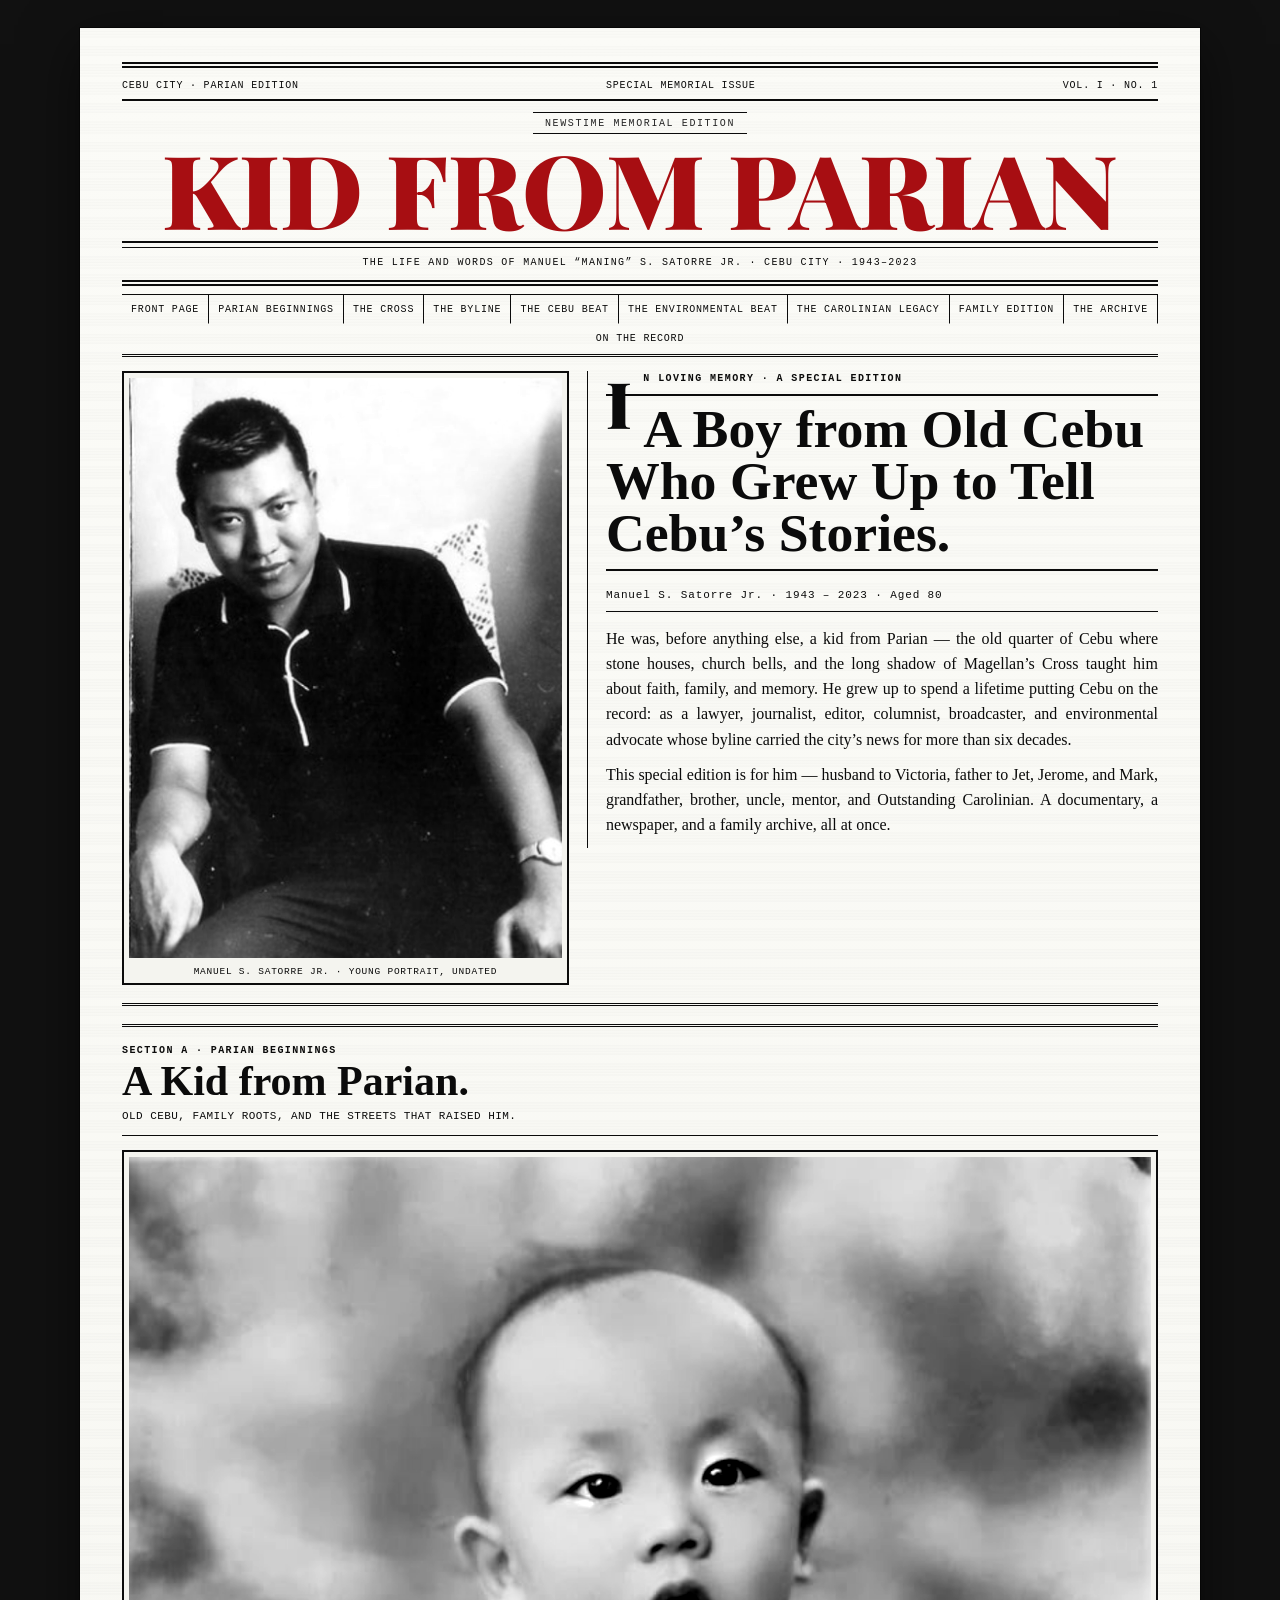
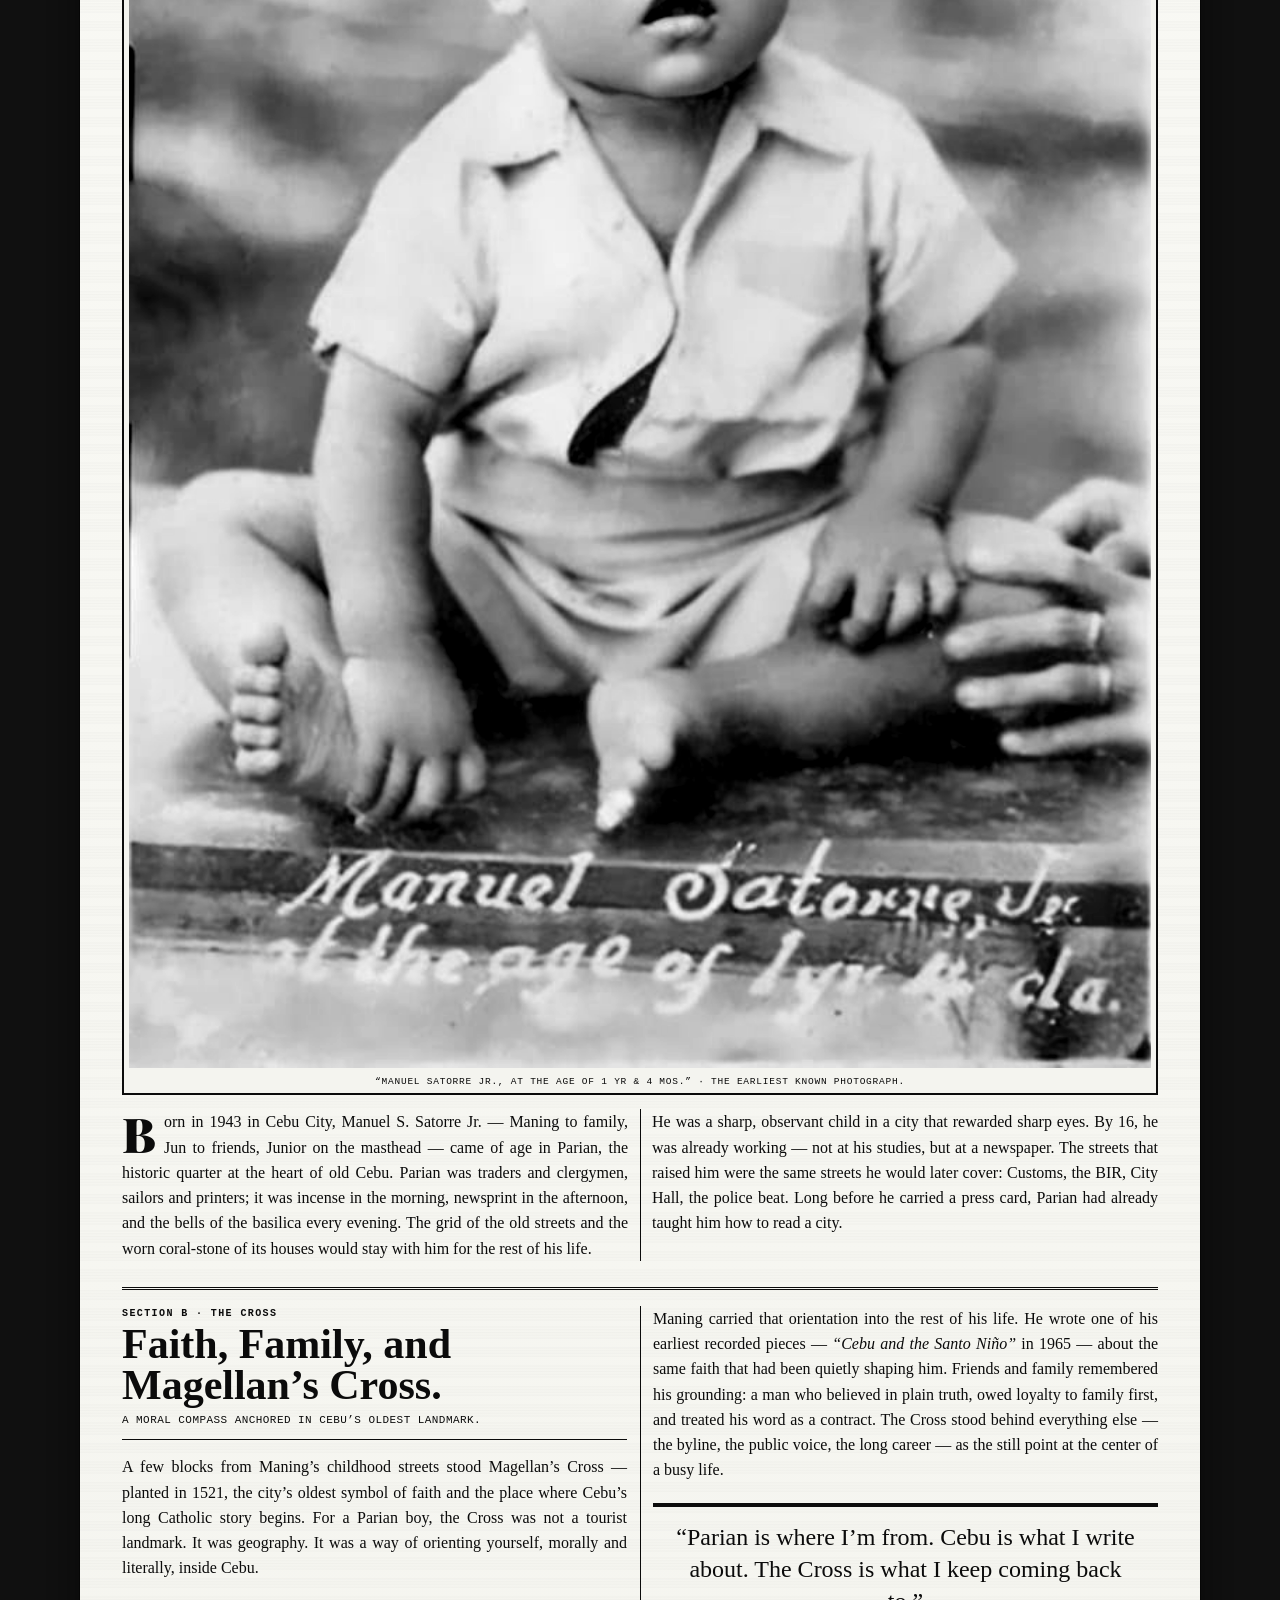
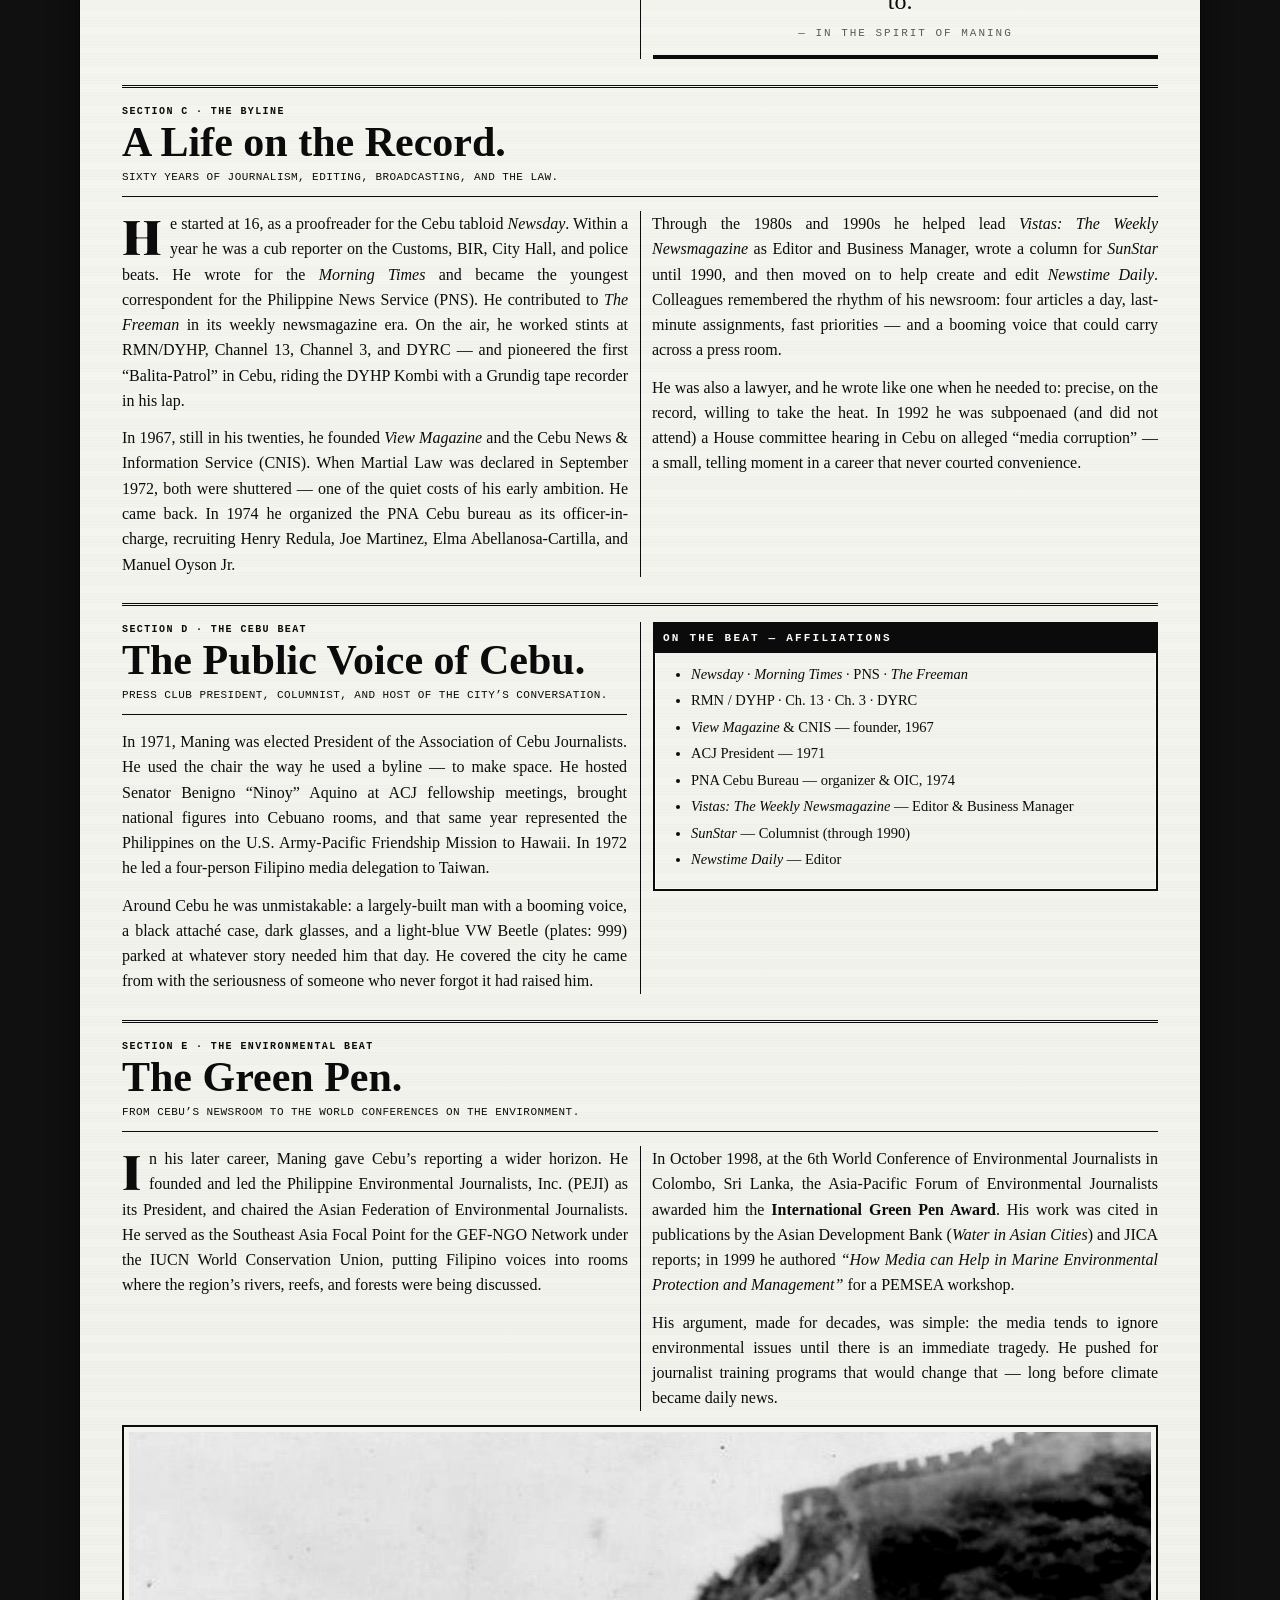
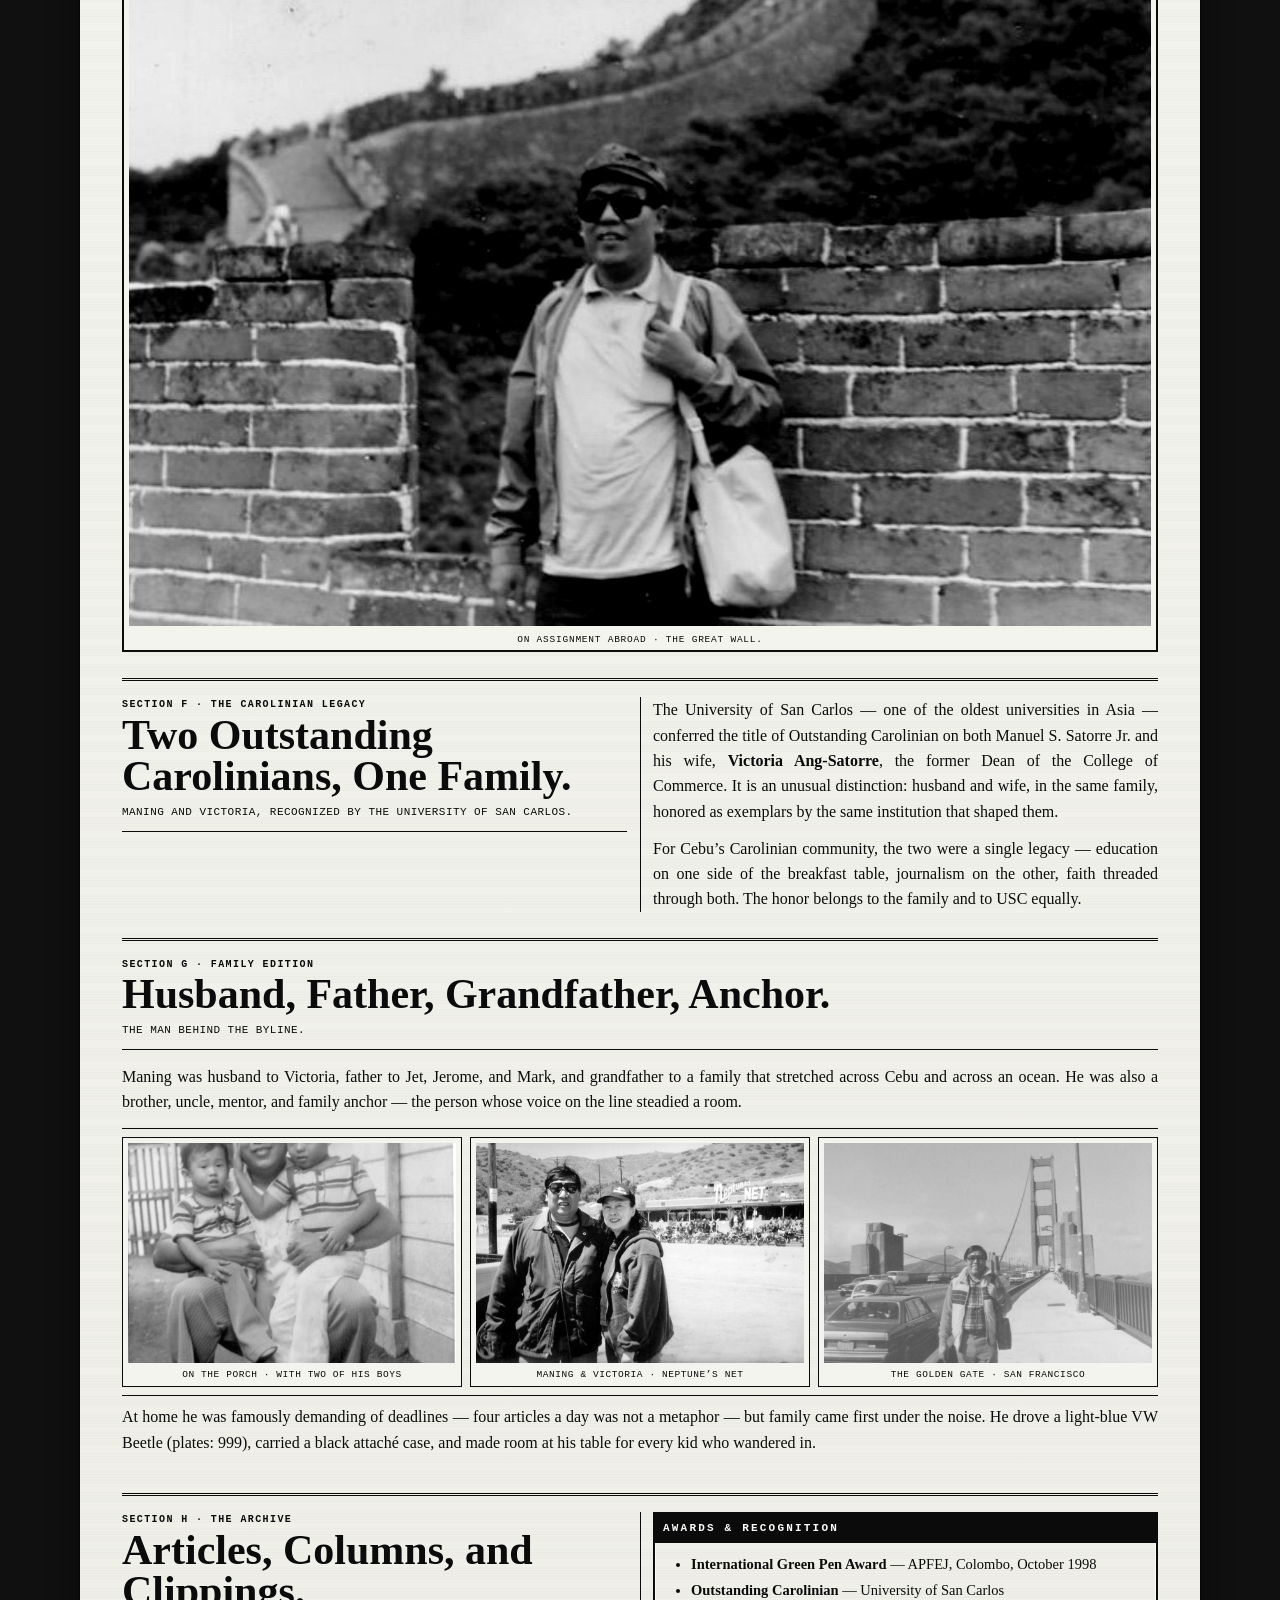
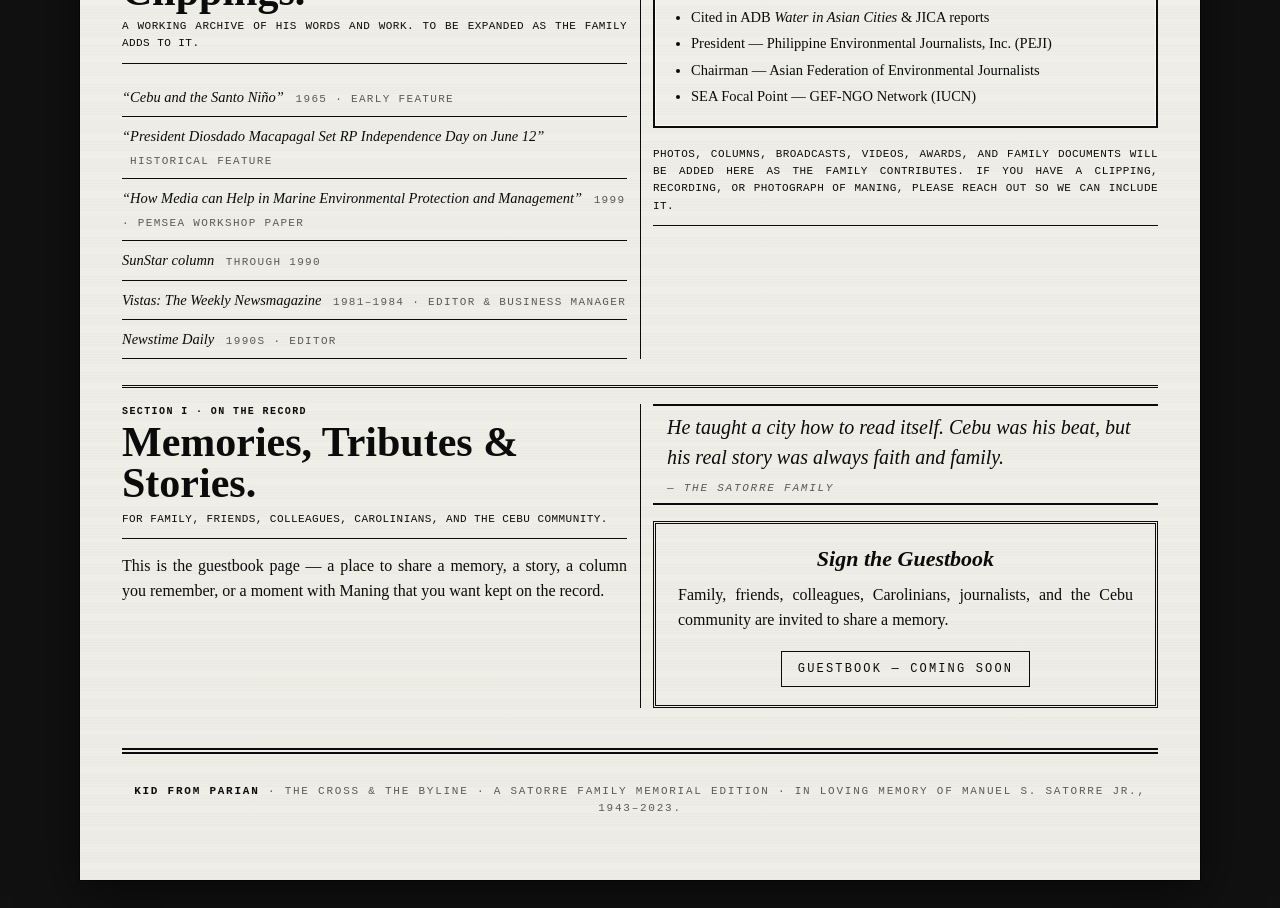
==== newstime-comparison.html @ 7048c0e6 "Publish Maning memorial comparison page" ====
<!doctype html>
<html lang="en">
<head>
  <meta charset="utf-8" />
  <meta name="viewport" content="width=device-width, initial-scale=1" />
  <title>Newstime Comparison — Kid from Parian</title>
  <meta name="description" content="Kid from Parian — a newspaper-style memorial for Manuel 'Maning' S. Satorre Jr. (1943–2023): Cebuano lawyer, journalist, editor, columnist, broadcaster, environmental advocate, husband, father, grandfather, and Outstanding Carolinian." />
  <meta property="og:title" content="Kid from Parian — Remembering Maning Satorre Jr." />
  <meta property="og:description" content="A newspaper-style memorial and living family archive for Manuel 'Maning' S. Satorre Jr." />
  <meta property="og:type" content="article" />
  <meta property="og:url" content="https://maning.satorre.us/" />
  <link rel="preconnect" href="https://fonts.googleapis.com">
  <link rel="preconnect" href="https://fonts.gstatic.com" crossorigin>
  <link href="https://fonts.googleapis.com/css2?family=Playfair+Display:ital,wght@0,400;0,700;0,900;1,400;1,700;1,900&family=Old+Standard+TT:ital,wght@0,400;0,700;1,400&family=Special+Elite&family=Caveat:wght@400;700&display=swap" rel="stylesheet">
  <link rel="stylesheet" href="newstime-comparison.css" />
</head>
<body>
  <main class="page" role="main">

    <!-- ============================================================
         MASTHEAD — newspaper nameplate
         ============================================================ -->
    <header class="masthead" aria-label="Memorial masthead">
      <div class="dateline-bar">
        <span>Cebu City &middot; Parian Edition</span>
        <span>Special Memorial Issue</span>
        <span>Vol. I &middot; No. 1</span>
      </div>
      <p class="subtitle">Newstime Memorial Edition</p>
      <h1 class="nameplate">Kid from Parian</h1>
      <div class="nameplate-rule" aria-hidden="true"></div>
      <p class="edition">The Life and Words of Manuel &ldquo;Maning&rdquo; S. Satorre Jr.  &middot;  Cebu City  &middot;  1943&ndash;2023</p>
    </header>

    <!-- ============================================================
         SECTION INDEX
         ============================================================ -->
    <nav class="section-index" aria-label="Section index">
      <a href="#front-page">Front Page</a>
      <a href="#parian">Parian Beginnings</a>
      <a href="#the-cross">The Cross</a>
      <a href="#the-byline">The Byline</a>
      <a href="#cebu-beat">The Cebu Beat</a>
      <a href="#environmental-beat">The Environmental Beat</a>
      <a href="#carolinian">The Carolinian Legacy</a>
      <a href="#family-edition">Family Edition</a>
      <a href="#archive">The Archive</a>
      <a href="#on-the-record">On the Record</a>
    </nav>

    <!-- ============================================================
         FRONT PAGE
         ============================================================ -->
    <section id="front-page" class="front-page" aria-labelledby="frontpage-headline">
      <figure class="hero-photo">
        <img src="assets/maning-young-portrait.jpg"
             alt="Young Manuel 'Maning' S. Satorre Jr. seated for a black-and-white portrait" />
        <figcaption>Manuel S. Satorre Jr. &middot; Young portrait, undated</figcaption>
      </figure>
      <div class="lead">
        <p class="kicker">In Loving Memory &middot; A Special Edition</p>
        <h2 id="frontpage-headline">A Boy from Old Cebu Who Grew Up to Tell Cebu&rsquo;s Stories.</h2>
        <p class="dates">Manuel S. Satorre Jr. &middot; 1943 &ndash; 2023 &middot; Aged 80</p>
        <p>
          He was, before anything else, a kid from Parian &mdash; the old quarter of Cebu where stone houses,
          church bells, and the long shadow of Magellan&rsquo;s Cross taught him about faith, family, and
          memory. He grew up to spend a lifetime putting Cebu on the record: as a lawyer, journalist,
          editor, columnist, broadcaster, and environmental advocate whose byline carried the city&rsquo;s
          news for more than six decades.
        </p>
        <p>
          This special edition is for him &mdash; husband to Victoria, father to Jet, Jerome, and Mark,
          grandfather, brother, uncle, mentor, and Outstanding Carolinian. A documentary, a newspaper,
          and a family archive, all at once.
        </p>
      </div>
    </section>

    <!-- ============================================================
         PARIAN BEGINNINGS
         ============================================================ -->
    <section id="parian" class="article two-col" aria-labelledby="parian-h">
      <p class="section-eyebrow">Section A &middot; Parian Beginnings</p>
      <h3 id="parian-h">A Kid from Parian.</h3>
      <p class="deck">Old Cebu, family roots, and the streets that raised him.</p>

      <figure class="hero-photo" style="margin:0 0 14px;">
        <img src="assets/maning-baby-portrait-1yr-4mos.jpg"
             alt="Hand-tinted studio portrait of Manuel Satorre Jr. as a toddler, captioned: 'Manuel Satorre Jr., at the age of 1 yr & 4 mos.'" />
        <figcaption>&ldquo;Manuel Satorre Jr., at the age of 1 yr &amp; 4 mos.&rdquo; &middot; The earliest known photograph.</figcaption>
      </figure>

      <div class="body">
        <p>
          Born in 1943 in Cebu City, Manuel S. Satorre Jr. &mdash; Maning to family, Jun to friends,
          Junior on the masthead &mdash; came of age in Parian, the historic quarter at the heart of old Cebu.
          Parian was traders and clergymen, sailors and printers; it was incense in the morning,
          newsprint in the afternoon, and the bells of the basilica every evening. The grid of the
          old streets and the worn coral-stone of its houses would stay with him for the rest of his life.
        </p>
        <p>
          He was a sharp, observant child in a city that rewarded sharp eyes. By 16, he was already
          working &mdash; not at his studies, but at a newspaper. The streets that raised him were the
          same streets he would later cover: Customs, the BIR, City Hall, the police beat. Long before
          he carried a press card, Parian had already taught him how to read a city.
        </p>
      </div>
    </section>

    <!-- ============================================================
         THE CROSS
         ============================================================ -->
    <section id="the-cross" class="article" aria-labelledby="cross-h">
      <p class="section-eyebrow">Section B &middot; The Cross</p>
      <h3 id="cross-h">Faith, Family, and Magellan&rsquo;s Cross.</h3>
      <p class="deck">A moral compass anchored in Cebu&rsquo;s oldest landmark.</p>

      <p>
        A few blocks from Maning&rsquo;s childhood streets stood Magellan&rsquo;s Cross &mdash; planted in
        1521, the city&rsquo;s oldest symbol of faith and the place where Cebu&rsquo;s long Catholic story
        begins. For a Parian boy, the Cross was not a tourist landmark. It was geography. It was a way
        of orienting yourself, morally and literally, inside Cebu.
      </p>

      <p>
        Maning carried that orientation into the rest of his life. He wrote one of his earliest
        recorded pieces &mdash; <em>&ldquo;Cebu and the Santo Ni&ntilde;o&rdquo;</em> in 1965 &mdash;
        about the same faith that had been quietly shaping him. Friends and family remembered his
        grounding: a man who believed in plain truth, owed loyalty to family first, and treated his
        word as a contract. The Cross stood behind everything else &mdash; the byline, the public voice,
        the long career &mdash; as the still point at the center of a busy life.
      </p>

      <div class="pullquote">
        &ldquo;Parian is where I&rsquo;m from. Cebu is what I write about. The Cross is what I keep coming back to.&rdquo;
        <cite>&mdash; In the spirit of Maning</cite>
      </div>
    </section>

    <!-- ============================================================
         THE BYLINE
         ============================================================ -->
    <section id="the-byline" class="article two-col" aria-labelledby="byline-h">
      <p class="section-eyebrow">Section C &middot; The Byline</p>
      <h3 id="byline-h">A Life on the Record.</h3>
      <p class="deck">Sixty years of journalism, editing, broadcasting, and the law.</p>

      <div class="body">
        <p>
          He started at 16, as a proofreader for the Cebu tabloid <em>Newsday</em>. Within a year he was
          a cub reporter on the Customs, BIR, City Hall, and police beats. He wrote for the <em>Morning Times</em>
          and became the youngest correspondent for the Philippine News Service (PNS). He contributed
          to <em>The Freeman</em> in its weekly newsmagazine era. On the air, he worked stints at RMN/DYHP,
          Channel 13, Channel 3, and DYRC &mdash; and pioneered the first &ldquo;Balita-Patrol&rdquo; in
          Cebu, riding the DYHP Kombi with a Grundig tape recorder in his lap.
        </p>
        <p>
          In 1967, still in his twenties, he founded <em>View Magazine</em> and the Cebu News &amp;
          Information Service (CNIS). When Martial Law was declared in September 1972, both were
          shuttered &mdash; one of the quiet costs of his early ambition. He came back. In 1974 he
          organized the PNA Cebu bureau as its officer-in-charge, recruiting Henry Redula, Joe Martinez,
          Elma Abellanosa-Cartilla, and Manuel Oyson Jr.
        </p>
        <p>
          Through the 1980s and 1990s he helped lead <em>Vistas: The Weekly Newsmagazine</em> as Editor
          and Business Manager, wrote a column for <em>SunStar</em> until 1990, and then moved on to help
          create and edit <em>Newstime Daily</em>. Colleagues remembered the rhythm of his newsroom: four
          articles a day, last-minute assignments, fast priorities &mdash; and a booming voice that could
          carry across a press room.
        </p>
        <p>
          He was also a lawyer, and he wrote like one when he needed to: precise, on the record, willing
          to take the heat. In 1992 he was subpoenaed (and did not attend) a House committee hearing in
          Cebu on alleged &ldquo;media corruption&rdquo; &mdash; a small, telling moment in a career that
          never courted convenience.
        </p>
      </div>
    </section>

    <!-- ============================================================
         THE CEBU BEAT
         ============================================================ -->
    <section id="cebu-beat" class="article" aria-labelledby="cebu-h">
      <p class="section-eyebrow">Section D &middot; The Cebu Beat</p>
      <h3 id="cebu-h">The Public Voice of Cebu.</h3>
      <p class="deck">Press club president, columnist, and host of the city&rsquo;s conversation.</p>

      <p>
        In 1971, Maning was elected President of the Association of Cebu Journalists. He used the chair
        the way he used a byline &mdash; to make space. He hosted Senator Benigno &ldquo;Ninoy&rdquo;
        Aquino at ACJ fellowship meetings, brought national figures into Cebuano rooms, and that same
        year represented the Philippines on the U.S. Army-Pacific Friendship Mission to Hawaii. In 1972
        he led a four-person Filipino media delegation to Taiwan.
      </p>
      <p>
        Around Cebu he was unmistakable: a largely-built man with a booming voice, a black
        attach&eacute; case, dark glasses, and a light-blue VW Beetle (plates: 999) parked at whatever
        story needed him that day. He covered the city he came from with the seriousness of someone
        who never forgot it had raised him.
      </p>

      <div class="factbox">
        <h4>On the Beat — Affiliations</h4>
        <ul>
          <li><em>Newsday</em> &middot; <em>Morning Times</em> &middot; PNS &middot; <em>The Freeman</em></li>
          <li>RMN / DYHP &middot; Ch. 13 &middot; Ch. 3 &middot; DYRC</li>
          <li><em>View Magazine</em> &amp; CNIS &mdash; founder, 1967</li>
          <li>ACJ President &mdash; 1971</li>
          <li>PNA Cebu Bureau &mdash; organizer &amp; OIC, 1974</li>
          <li><em>Vistas: The Weekly Newsmagazine</em> &mdash; Editor &amp; Business Manager</li>
          <li><em>SunStar</em> &mdash; Columnist (through 1990)</li>
          <li><em>Newstime Daily</em> &mdash; Editor</li>
        </ul>
      </div>
    </section>

    <!-- ============================================================
         THE ENVIRONMENTAL BEAT
         ============================================================ -->
    <section id="environmental-beat" class="article two-col" aria-labelledby="env-h">
      <p class="section-eyebrow">Section E &middot; The Environmental Beat</p>
      <h3 id="env-h">The Green Pen.</h3>
      <p class="deck">From Cebu&rsquo;s newsroom to the world conferences on the environment.</p>

      <div class="body">
        <p>
          In his later career, Maning gave Cebu&rsquo;s reporting a wider horizon. He founded and led
          the Philippine Environmental Journalists, Inc. (PEJI) as its President, and chaired the Asian
          Federation of Environmental Journalists. He served as the Southeast Asia Focal Point for the
          GEF-NGO Network under the IUCN World Conservation Union, putting Filipino voices into rooms
          where the region&rsquo;s rivers, reefs, and forests were being discussed.
        </p>
        <p>
          In October 1998, at the 6th World Conference of Environmental Journalists in Colombo, Sri Lanka,
          the Asia-Pacific Forum of Environmental Journalists awarded him the <strong>International Green Pen
          Award</strong>. His work was cited in publications by the Asian Development Bank
          (<em>Water in Asian Cities</em>) and JICA reports; in 1999 he authored
          <em>&ldquo;How Media can Help in Marine Environmental Protection and Management&rdquo;</em>
          for a PEMSEA workshop.
        </p>
        <p>
          His argument, made for decades, was simple: the media tends to ignore environmental issues
          until there is an immediate tragedy. He pushed for journalist training programs that would
          change that &mdash; long before climate became daily news.
        </p>
      </div>

      <figure class="hero-photo" style="margin:14px 0 0;">
        <img src="assets/maning-great-wall-china.jpg"
             alt="Maning at the Great Wall of China wearing a red-star cap, dark sunglasses, and shoulder bag" />
        <figcaption>On assignment abroad &middot; The Great Wall.</figcaption>
      </figure>
    </section>

    <!-- ============================================================
         THE CAROLINIAN LEGACY
         ============================================================ -->
    <section id="carolinian" class="article" aria-labelledby="usc-h">
      <p class="section-eyebrow">Section F &middot; The Carolinian Legacy</p>
      <h3 id="usc-h">Two Outstanding Carolinians, One Family.</h3>
      <p class="deck">Maning and Victoria, recognized by the University of San Carlos.</p>

      <p>
        The University of San Carlos &mdash; one of the oldest universities in Asia &mdash; conferred
        the title of Outstanding Carolinian on both Manuel S. Satorre Jr. and his wife,
        <strong>Victoria Ang-Satorre</strong>, the former Dean of the College of Commerce. It is an
        unusual distinction: husband and wife, in the same family, honored as exemplars by the same
        institution that shaped them.
      </p>
      <p>
        For Cebu&rsquo;s Carolinian community, the two were a single legacy &mdash; education on one
        side of the breakfast table, journalism on the other, faith threaded through both. The honor
        belongs to the family and to USC equally.
      </p>
    </section>

    <!-- ============================================================
         FAMILY EDITION
         ============================================================ -->
    <section id="family-edition" class="article" aria-labelledby="family-h">
      <p class="section-eyebrow">Section G &middot; Family Edition</p>
      <h3 id="family-h">Husband, Father, Grandfather, Anchor.</h3>
      <p class="deck">The man behind the byline.</p>

      <p>
        Maning was husband to Victoria, father to Jet, Jerome, and Mark, and grandfather to a family
        that stretched across Cebu and across an ocean. He was also a brother, uncle, mentor, and
        family anchor &mdash; the person whose voice on the line steadied a room.
      </p>

      <div class="photo-strip">
        <figure>
          <img src="assets/maning-with-two-sons-porch.jpg" alt="Maning seated on a porch holding two of his young sons" />
          <figcaption>On the porch &middot; With two of his boys</figcaption>
        </figure>
        <figure>
          <img src="assets/maning-and-victoria-neptunes-net.jpg" alt="Maning and Victoria together at Neptune's Net" />
          <figcaption>Maning &amp; Victoria &middot; Neptune&rsquo;s Net</figcaption>
        </figure>
        <figure>
          <img src="assets/maning-golden-gate-bridge.jpg" alt="Maning on the Golden Gate Bridge in San Francisco" />
          <figcaption>The Golden Gate &middot; San Francisco</figcaption>
        </figure>
      </div>

      <p>
        At home he was famously demanding of deadlines &mdash; four articles a day was not a metaphor
        &mdash; but family came first under the noise. He drove a light-blue VW Beetle (plates: 999),
        carried a black attach&eacute; case, and made room at his table for every kid who wandered in.
      </p>
    </section>

    <!-- ============================================================
         THE ARCHIVE
         ============================================================ -->
    <section id="archive" class="article" aria-labelledby="archive-h">
      <p class="section-eyebrow">Section H &middot; The Archive</p>
      <h3 id="archive-h">Articles, Columns, and Clippings.</h3>
      <p class="deck">A working archive of his words and work. To be expanded as the family adds to it.</p>

      <ul class="clippings">
        <li>
          <span class="clip-title">&ldquo;Cebu and the Santo Ni&ntilde;o&rdquo;</span>
          <span class="clip-meta">1965 &middot; Early feature</span>
        </li>
        <li>
          <span class="clip-title">&ldquo;President Diosdado Macapagal Set RP Independence Day on June 12&rdquo;</span>
          <span class="clip-meta">Historical feature</span>
        </li>
        <li>
          <span class="clip-title">&ldquo;How Media can Help in Marine Environmental Protection and Management&rdquo;</span>
          <span class="clip-meta">1999 &middot; PEMSEA workshop paper</span>
        </li>
        <li>
          <span class="clip-title">SunStar column</span>
          <span class="clip-meta">Through 1990</span>
        </li>
        <li>
          <span class="clip-title">Vistas: The Weekly Newsmagazine</span>
          <span class="clip-meta">1981&ndash;1984 &middot; Editor &amp; Business Manager</span>
        </li>
        <li>
          <span class="clip-title">Newstime Daily</span>
          <span class="clip-meta">1990s &middot; Editor</span>
        </li>
      </ul>

      <div class="factbox">
        <h4>Awards &amp; Recognition</h4>
        <ul>
          <li><strong>International Green Pen Award</strong> &mdash; APFEJ, Colombo, October 1998</li>
          <li><strong>Outstanding Carolinian</strong> &mdash; University of San Carlos</li>
          <li>Cited in ADB <em>Water in Asian Cities</em> &amp; JICA reports</li>
          <li>President &mdash; Philippine Environmental Journalists, Inc. (PEJI)</li>
          <li>Chairman &mdash; Asian Federation of Environmental Journalists</li>
          <li>SEA Focal Point &mdash; GEF-NGO Network (IUCN)</li>
        </ul>
      </div>

      <p class="deck" style="margin-top:18px;">
        Photos, columns, broadcasts, videos, awards, and family documents will be added here as the
        family contributes. If you have a clipping, recording, or photograph of Maning, please reach
        out so we can include it.
      </p>
    </section>

    <!-- ============================================================
         ON THE RECORD — guestbook
         ============================================================ -->
    <section id="on-the-record" class="article" aria-labelledby="record-h">
      <p class="section-eyebrow">Section I &middot; On the Record</p>
      <h3 id="record-h">Memories, Tributes &amp; Stories.</h3>
      <p class="deck">For family, friends, colleagues, Carolinians, and the Cebu community.</p>

      <p>
        This is the guestbook page &mdash; a place to share a memory, a story, a column you remember,
        or a moment with Maning that you want kept on the record.
      </p>

      <!-- Sample / opening tribute. Real entries will be added via the guestbook system. -->
      <blockquote class="guestbook-entry">
        He taught a city how to read itself. Cebu was his beat, but his real story
        was always faith and family.
        <span class="attribution">&mdash; The Satorre Family</span>
      </blockquote>

      <div class="guestbook-cta">
        <h4>Sign the Guestbook</h4>
        <p>Family, friends, colleagues, Carolinians, journalists, and the Cebu community are invited to share a memory.</p>
        <a href="#" aria-disabled="true">Guestbook &mdash; Coming Soon</a>
      </div>
    </section>

    <!-- ============================================================
         COLOPHON
         ============================================================ -->
    <footer class="colophon">
      <p>
        <strong>Kid from Parian</strong> &middot; The Cross &amp; the Byline &middot;
        A Satorre Family Memorial Edition &middot; In loving memory of Manuel S. Satorre Jr., 1943&ndash;2023.
      </p>
    </footer>

  </main>
</body>
</html>
---- newstime-comparison.css ----
/* ============================================================
   Kid from Parian — The Life and Words of Manuel "Maning" S. Satorre Jr.
   A memorial in the shape of a newspaper special edition.
   ============================================================ */

:root {
  /* Palette — traditional black-and-white newspaper, with red only for the nameplate */
  --paper:        #f7f7f2;
  --paper-edge:   #e8e8df;
  --paper-dark:   #dcdcd2;
  --ink:          #111111;
  --ink-soft:     #2c2c2c;
  --ink-faint:    #626262;
  --rule:         #111111;
  --name-red:     #b10f0f;

  --serif:    "Playfair Display", "Bodoni 72", "Times New Roman", Georgia, serif;
  --slab:     "Old Standard TT", "Cambria", Georgia, serif;
  --type:     "Special Elite", "Courier Prime", "Courier New", ui-monospace, monospace;
  --hand:     "Caveat", "Homemade Apple", "Bradley Hand", cursive;
}

* { box-sizing: border-box; }

html, body {
  margin: 0; padding: 0;
  background: #1b1b1b;
  color: var(--ink);
  font-family: var(--slab);
  line-height: 1.55;
  -webkit-font-smoothing: antialiased;
}

/* ----- The newspaper sheet ----- */
.page {
  max-width: 980px;
  margin: 28px auto;
  padding: 56px 52px 72px;
  background:
    repeating-linear-gradient(0deg, rgba(0,0,0,0.018) 0 1px, transparent 1px 4px),
    repeating-linear-gradient(90deg, rgba(0,0,0,0.012) 0 1px, transparent 1px 5px),
    linear-gradient(180deg, var(--paper) 0%, var(--paper-edge) 100%);
  box-shadow:
    0 0 0 1px rgba(0,0,0,0.15),
    0 18px 60px rgba(0,0,0,0.45);
  position: relative;
  overflow: hidden;
}

/* Keep the sheet clean like a traditional newspaper page. */
.page::before {
  content: none;
}

.page::after {
  content: none;
}

.page > * { position: relative; z-index: 1; }

/* ============================================================
   MASTHEAD — newspaper nameplate
   ============================================================ */
.masthead {
  text-align: center;
  border-top: 4px double var(--rule);
  border-bottom: 4px double var(--rule);
  padding: 18px 0 12px;
  margin-bottom: 14px;
}

.masthead .dateline-bar {
  display: flex;
  justify-content: space-between;
  font-family: var(--type);
  font-size: 11px;
  letter-spacing: 0.12em;
  text-transform: uppercase;
  color: var(--ink-soft);
  border-bottom: 1px solid var(--rule);
  padding-bottom: 6px;
  margin-bottom: 14px;
}

.masthead h1.nameplate {
  font-family: var(--serif);
  font-weight: 900;
  font-size: clamp(40px, 6vw, 72px);
  letter-spacing: 0.01em;
  line-height: 1;
  color: var(--name-red);
  margin: 6px 0 4px;
  text-transform: none;
  font-style: italic;
}

.masthead .nameplate-rule {
  height: 2px;
  background: var(--rule);
  margin: 10px auto;
  width: 70%;
}

.masthead .subtitle {
  font-family: var(--slab);
  font-size: 15px;
  letter-spacing: 0.18em;
  text-transform: uppercase;
  color: var(--ink-soft);
  margin: 6px 0 2px;
}

.masthead .edition {
  font-family: var(--type);
  font-size: 11px;
  letter-spacing: 0.2em;
  text-transform: uppercase;
  color: var(--ink-faint);
  margin: 4px 0 0;
}

/* ============================================================
   FRONT PAGE — hero
   ============================================================ */
.front-page {
  margin: 22px 0 14px;
  display: grid;
  grid-template-columns: 1.1fr 1fr;
  gap: 28px;
  align-items: stretch;
  border-bottom: 1px solid var(--rule);
  padding-bottom: 26px;
}

.hero-photo {
  margin: 0;
  border: 1px solid var(--rule);
  padding: 8px;
  background: var(--paper-dark);
  box-shadow: none;
}
.hero-photo img {
  display: block;
  width: 100%;
  height: auto;
  filter: grayscale(1) contrast(1.08);
}
.hero-photo figcaption {
  font-family: var(--type);
  font-size: 11px;
  letter-spacing: 0.08em;
  text-transform: uppercase;
  color: var(--ink-faint);
  text-align: center;
  margin-top: 8px;
}

.front-page .lead h2 {
  font-family: var(--serif);
  font-weight: 900;
  font-style: italic;
  font-size: 38px;
  line-height: 1.05;
  margin: 0 0 8px;
}
.front-page .lead .kicker {
  font-family: var(--type);
  font-size: 12px;
  letter-spacing: 0.22em;
  text-transform: uppercase;
  color: var(--ink);
  margin: 0 0 8px;
}
.front-page .lead .dates {
  font-family: var(--slab);
  font-size: 16px;
  letter-spacing: 0.06em;
  color: var(--ink-soft);
  margin: 0 0 14px;
  border-top: 1px solid var(--rule);
  border-bottom: 1px solid var(--rule);
  padding: 6px 0;
  text-align: center;
}
.front-page .lead p {
  font-size: 16px;
  line-height: 1.65;
  margin: 0 0 10px;
}
.front-page .lead p:first-of-type::first-letter {
  font-family: var(--serif);
  font-weight: 900;
  font-style: italic;
  float: left;
  font-size: 64px;
  line-height: 52px;
  padding: 6px 10px 0 0;
  color: var(--ink);
}

/* ============================================================
   SECTION ARTICLES
   ============================================================ */
section.article {
  border-top: 1px solid var(--rule);
  padding: 22px 0 8px;
  margin-top: 12px;
}

section.article > .section-eyebrow {
  font-family: var(--type);
  font-size: 11px;
  letter-spacing: 0.28em;
  text-transform: uppercase;
  color: var(--ink);
  margin-bottom: 2px;
}

section.article > h3 {
  font-family: var(--serif);
  font-weight: 900;
  font-style: italic;
  font-size: 28px;
  line-height: 1.1;
  margin: 0 0 6px;
  color: var(--ink);
}

section.article > .deck {
  font-family: var(--slab);
  font-size: 14px;
  color: var(--ink-soft);
  margin: 0 0 14px;
  border-bottom: 1px dotted var(--rule);
  padding-bottom: 10px;
}

section.article p {
  font-size: 15.5px;
  line-height: 1.7;
  margin: 0 0 12px;
}

/* Two-column body for long articles */
section.article.two-col .body {
  column-count: 2;
  column-gap: 28px;
  column-rule: 1px solid rgba(17,17,17,0.28);
}
section.article.two-col .body p { break-inside: avoid; }
section.article.two-col .body p:first-child::first-letter {
  font-family: var(--serif);
  font-weight: 900;
  float: left;
  font-size: 48px;
  line-height: 40px;
  padding: 4px 8px 0 0;
  color: var(--ink);
}

/* ----- Photo strip ----- */
.photo-strip {
  display: grid;
  grid-template-columns: repeat(auto-fit, minmax(180px, 1fr));
  gap: 14px;
  margin: 14px 0 8px;
}
.photo-strip figure {
  margin: 0;
  border: 1px solid var(--rule);
  padding: 6px;
  background: var(--paper-dark);
}
.photo-strip figure img {
  display: block;
  width: 100%;
  height: 220px;
  object-fit: cover;
  filter: grayscale(1) contrast(1.08);
}
.photo-strip figcaption {
  font-family: var(--type);
  font-size: 10.5px;
  letter-spacing: 0.06em;
  text-transform: uppercase;
  color: var(--ink-faint);
  margin-top: 6px;
  text-align: center;
}

/* ----- Pull-quote ----- */
.pullquote {
  border-top: 2px solid var(--rule);
  border-bottom: 2px solid var(--rule);
  padding: 14px 18px;
  margin: 18px 0;
  font-family: var(--serif);
  font-style: italic;
  font-size: 22px;
  line-height: 1.35;
  color: var(--ink);
  text-align: center;
}
.pullquote cite {
  display: block;
  font-family: var(--type);
  font-style: normal;
  font-size: 11px;
  letter-spacing: 0.18em;
  text-transform: uppercase;
  color: var(--ink-faint);
  margin-top: 8px;
}

/* ----- Sidebar / fact box ----- */
.factbox {
  border: 1px solid var(--rule);
  background: rgba(0, 0, 0, 0.035);
  padding: 14px 18px;
  margin: 14px 0;
}
.factbox h4 {
  font-family: var(--type);
  font-size: 11px;
  letter-spacing: 0.2em;
  text-transform: uppercase;
  color: var(--ink);
  margin: 0 0 8px;
  border-bottom: 1px solid var(--rule);
  padding-bottom: 4px;
}
.factbox ul {
  margin: 0; padding-left: 18px;
  font-size: 14.5px;
}
.factbox ul li { margin-bottom: 4px; }

/* ----- Bylines / clippings list ----- */
.clippings {
  list-style: none;
  padding: 0; margin: 0;
}
.clippings li {
  border-bottom: 1px dotted var(--rule);
  padding: 8px 0;
  font-family: var(--slab);
  font-size: 14.5px;
}
.clippings li .clip-title {
  font-style: italic;
}
.clippings li .clip-meta {
  font-family: var(--type);
  font-size: 11px;
  letter-spacing: 0.12em;
  text-transform: uppercase;
  color: var(--ink-faint);
  margin-left: 8px;
}

/* ----- Guestbook / On the Record ----- */
.guestbook-entry {
  border-left: 4px solid var(--rule);
  padding: 6px 14px;
  margin: 12px 0;
  background: rgba(0, 0, 0, 0.035);
  font-family: var(--hand);
  font-size: 19px;
  line-height: 1.5;
  color: var(--ink);
}
.guestbook-entry .attribution {
  display: block;
  font-family: var(--type);
  font-size: 11px;
  letter-spacing: 0.16em;
  text-transform: uppercase;
  color: var(--ink-faint);
  margin-top: 8px;
}

.guestbook-cta {
  background: var(--ink);
  color: var(--paper);
  padding: 18px 22px;
  border: 1px solid var(--rule);
  margin: 16px 0;
  text-align: center;
}
.guestbook-cta h4 {
  font-family: var(--serif);
  font-style: italic;
  font-size: 22px;
  margin: 0 0 6px;
  color: var(--paper);
}
.guestbook-cta p {
  margin: 0 0 8px;
  font-family: var(--slab);
  font-size: 14px;
  color: var(--paper-edge);
}
.guestbook-cta a {
  display: inline-block;
  margin-top: 6px;
  padding: 8px 16px;
  border: 1px solid var(--paper);
  color: var(--paper);
  text-decoration: none;
  font-family: var(--type);
  font-size: 12px;
  letter-spacing: 0.18em;
  text-transform: uppercase;
}

/* ============================================================
   COLOPHON / FOOTER
   ============================================================ */
.colophon {
  border-top: 4px double var(--rule);
  margin-top: 32px;
  padding-top: 18px;
  text-align: center;
  font-family: var(--type);
  font-size: 11px;
  letter-spacing: 0.16em;
  text-transform: uppercase;
  color: var(--ink-faint);
}
.colophon strong { color: var(--ink); }

/* ============================================================
   NAV — newspaper section index
   ============================================================ */
.section-index {
  display: flex;
  flex-wrap: wrap;
  justify-content: center;
  gap: 14px 22px;
  font-family: var(--type);
  font-size: 11px;
  letter-spacing: 0.18em;
  text-transform: uppercase;
  padding: 10px 0 14px;
  border-bottom: 1px solid var(--rule);
}
.section-index a {
  color: var(--ink-soft);
  text-decoration: none;
  border-bottom: 1px dotted transparent;
}
.section-index a:hover { color: var(--ink); border-bottom-color: var(--ink); }

/* ============================================================
   RESPONSIVE
   ============================================================ */
@media (max-width: 760px) {
  .page { padding: 36px 22px 56px; margin: 14px 8px; }
  .front-page { grid-template-columns: 1fr; }
  section.article.two-col .body { column-count: 1; }
  .masthead h1.nameplate { font-size: 42px; }
  .front-page .lead h2 { font-size: 28px; }
}

/* ============================================================
   Newstime comparison variant
   A stricter Cebu newspaper treatment for side-by-side review.
   ============================================================ */

:root {
  --paper: #fbfbf7;
  --paper-edge: #eeeeE7;
  --paper-dark: #e2e2da;
  --ink: #0b0b0b;
  --ink-soft: #242424;
  --ink-faint: #595959;
  --rule: #0b0b0b;
  --name-red: #a70e12;

  --serif: "Old Standard TT", "Times New Roman", Georgia, serif;
  --slab: "Old Standard TT", "Times New Roman", Georgia, serif;
  --type: "Courier New", ui-monospace, monospace;
  --hand: "Old Standard TT", "Times New Roman", Georgia, serif;
}

html,
body {
  background: #111;
}

.page {
  max-width: 1120px;
  padding: 34px 42px 52px;
  background:
    repeating-linear-gradient(0deg, rgba(0, 0, 0, 0.018) 0 1px, transparent 1px 3px),
    linear-gradient(180deg, var(--paper) 0%, var(--paper-edge) 100%);
  box-shadow:
    0 0 0 1px rgba(0, 0, 0, 0.5),
    0 16px 54px rgba(0, 0, 0, 0.55);
}

.masthead {
  border-top: 6px double var(--rule);
  border-bottom: 6px double var(--rule);
  padding: 10px 0 9px;
  margin-bottom: 8px;
}

.masthead .dateline-bar {
  border-bottom: 2px solid var(--rule);
  color: var(--ink);
  font-size: 10px;
  letter-spacing: 0.08em;
  margin-bottom: 8px;
  padding-bottom: 5px;
}

.masthead .subtitle {
  border-bottom: 1px solid var(--rule);
  border-top: 1px solid var(--rule);
  display: inline-block;
  font-family: var(--type);
  font-size: 10px;
  letter-spacing: 0.16em;
  margin: 0 0 7px;
  padding: 3px 12px 2px;
}

.masthead h1.nameplate {
  color: var(--name-red);
  font-family: "Playfair Display", "Times New Roman", Georgia, serif;
  font-size: clamp(54px, 8vw, 104px);
  font-style: normal;
  font-weight: 900;
  letter-spacing: 0;
  line-height: 0.88;
  margin: 2px 0 0;
  text-transform: uppercase;
}

.masthead .nameplate-rule {
  background:
    linear-gradient(var(--rule), var(--rule)) 0 0 / 100% 2px no-repeat,
    linear-gradient(var(--rule), var(--rule)) 0 6px / 100% 1px no-repeat;
  height: 8px;
  margin: 8px auto 6px;
  width: 100%;
}

.masthead .edition {
  color: var(--ink);
  font-size: 10px;
  letter-spacing: 0.13em;
}

.section-index {
  border-bottom: 3px double var(--rule);
  border-top: 1px solid var(--rule);
  gap: 0;
  justify-content: stretch;
  padding: 0;
}

.section-index a {
  border-right: 1px solid var(--rule);
  color: var(--ink);
  flex: 1 1 auto;
  font-size: 10px;
  letter-spacing: 0.08em;
  padding: 7px 8px 6px;
  text-align: center;
}

.section-index a:last-child {
  border-right: 0;
}

.front-page {
  align-items: start;
  border-bottom: 3px double var(--rule);
  display: grid;
  gap: 18px;
  grid-template-columns: minmax(260px, 0.9fr) minmax(360px, 1.15fr);
  margin-top: 14px;
  padding-bottom: 18px;
}

.hero-photo {
  background: #f4f4ef;
  border: 2px solid var(--rule);
  padding: 5px;
}

.hero-photo img,
.photo-strip figure img {
  filter: grayscale(1) contrast(1.18);
}

.hero-photo figcaption,
.photo-strip figcaption {
  color: var(--ink);
  font-size: 9.5px;
  line-height: 1.25;
}

.front-page .lead {
  border-left: 1px solid var(--rule);
  padding-left: 18px;
}

.front-page .lead .kicker,
section.article > .section-eyebrow {
  color: var(--ink);
  font-family: var(--type);
  font-size: 10px;
  font-weight: 700;
  letter-spacing: 0.14em;
}

.front-page .lead h2 {
  border-bottom: 2px solid var(--rule);
  border-top: 2px solid var(--rule);
  font-size: clamp(34px, 4.2vw, 54px);
  font-style: normal;
  letter-spacing: 0;
  line-height: 0.96;
  margin-bottom: 10px;
  padding: 8px 0 10px;
}

.front-page .lead .dates {
  border-bottom: 1px solid var(--rule);
  border-top: 0;
  color: var(--ink);
  font-family: var(--type);
  font-size: 11px;
  letter-spacing: 0.08em;
  text-align: left;
}

.front-page .lead p,
section.article p {
  font-size: 16px;
  line-height: 1.58;
  text-align: justify;
}

.front-page .lead p:first-of-type::first-letter,
section.article.two-col .body p:first-child::first-letter {
  color: var(--ink);
  font-family: "Playfair Display", "Times New Roman", Georgia, serif;
  font-style: normal;
}

section.article {
  border-top: 3px double var(--rule);
  margin-top: 18px;
  padding-top: 16px;
}

section.article > h3 {
  font-size: clamp(28px, 3.4vw, 42px);
  font-style: normal;
  letter-spacing: 0;
  line-height: 0.98;
}

section.article > .deck {
  border-bottom: 1px solid var(--rule);
  color: var(--ink);
  font-family: var(--type);
  font-size: 11px;
  letter-spacing: 0.04em;
  text-transform: uppercase;
}

section.article.two-col .body {
  column-gap: 24px;
  column-rule: 1px solid var(--rule);
}

.photo-strip {
  border-bottom: 1px solid var(--rule);
  border-top: 1px solid var(--rule);
  gap: 8px;
  padding: 8px 0;
}

.photo-strip figure {
  background: #f4f4ef;
  border: 1px solid var(--rule);
  padding: 5px;
}

.pullquote {
  border-bottom: 4px solid var(--rule);
  border-top: 4px solid var(--rule);
  color: var(--ink);
  font-size: 24px;
  font-style: normal;
  margin: 20px 0;
}

.factbox {
  background: transparent;
  border: 2px solid var(--rule);
  box-shadow: inset 0 0 0 1px var(--paper);
}

.factbox h4 {
  background: var(--ink);
  color: var(--paper);
  margin: -14px -18px 10px;
  padding: 6px 8px 5px;
}

.clippings li {
  border-bottom: 1px solid var(--rule);
}

.guestbook-entry {
  background: transparent;
  border-left: 0;
  border-top: 2px solid var(--rule);
  border-bottom: 2px solid var(--rule);
  font-family: var(--slab);
  font-size: 20px;
  font-style: italic;
}

.guestbook-cta {
  background: transparent;
  border: 3px double var(--rule);
  color: var(--ink);
}

.guestbook-cta h4,
.guestbook-cta p,
.guestbook-cta a {
  color: var(--ink);
}

.guestbook-cta a {
  border-color: var(--rule);
}

.colophon {
  border-top: 6px double var(--rule);
}

@media (min-width: 900px) {
  #the-cross,
  #cebu-beat,
  #carolinian,
  #archive,
  #on-the-record {
    column-count: 2;
    column-gap: 26px;
    column-rule: 1px solid var(--rule);
  }

  #the-cross > *,
  #cebu-beat > *,
  #carolinian > *,
  #archive > *,
  #on-the-record > * {
    break-inside: avoid;
  }
}

@media (max-width: 760px) {
  .page {
    padding: 24px 14px 40px;
  }

  .masthead .dateline-bar {
    display: grid;
    gap: 3px;
  }

  .masthead h1.nameplate {
    font-size: 44px;
  }

  .section-index a {
    border-bottom: 1px solid var(--rule);
    flex-basis: 50%;
  }

  .front-page {
    grid-template-columns: 1fr;
  }

  .front-page .lead {
    border-left: 0;
    padding-left: 0;
  }

  .front-page .lead h2 {
    font-size: 34px;
  }
}
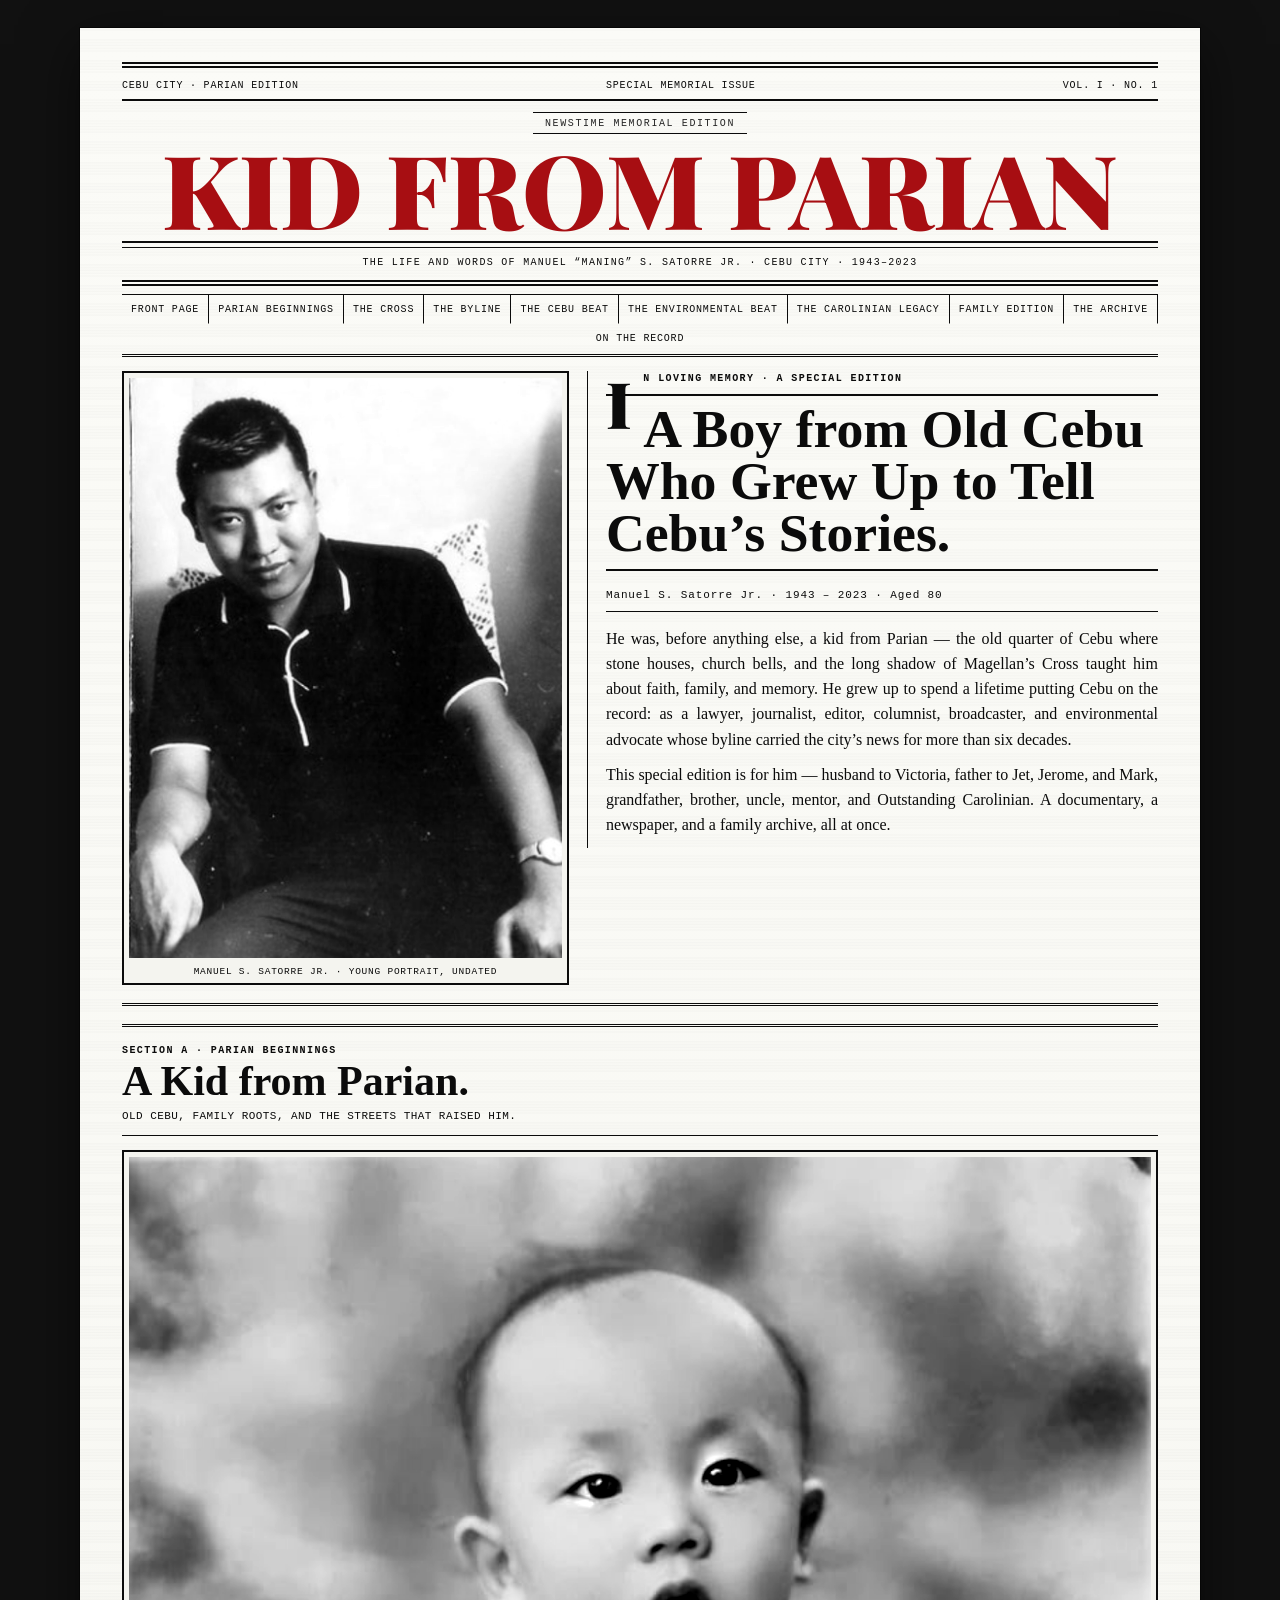
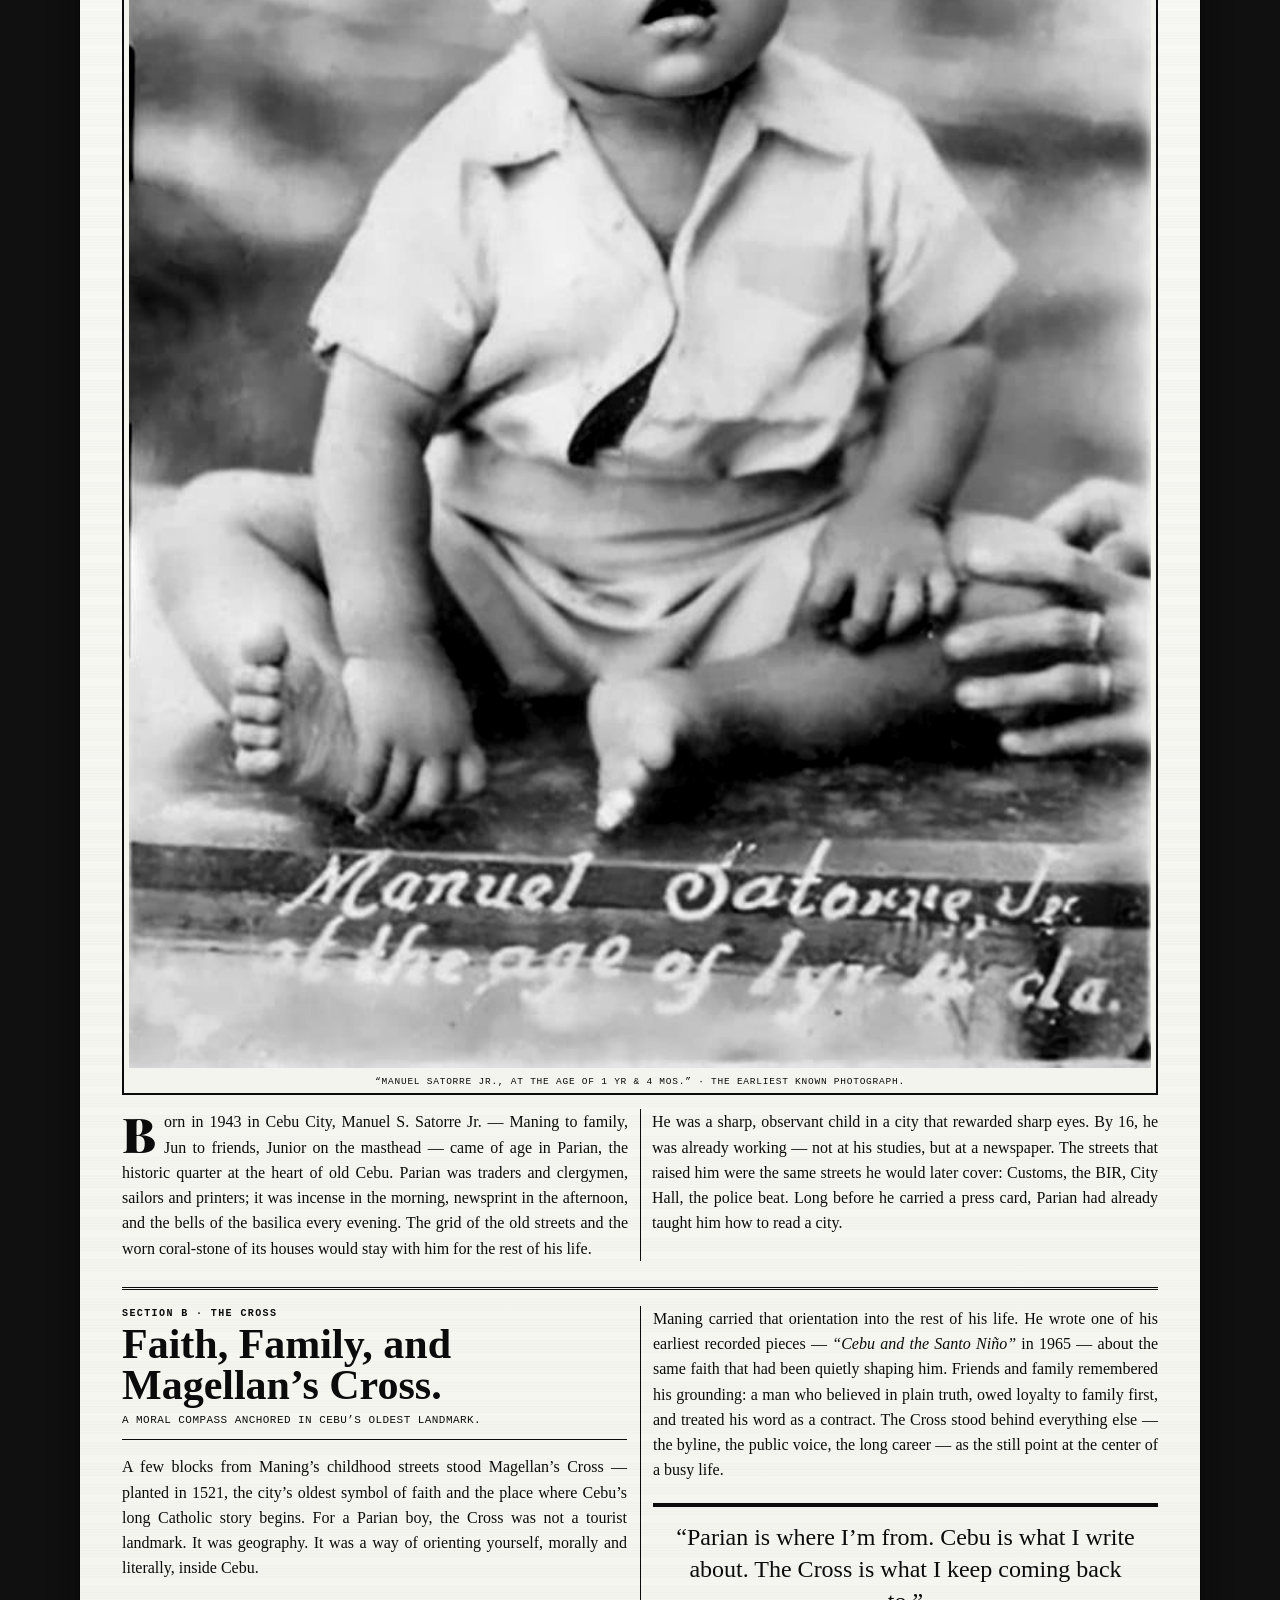
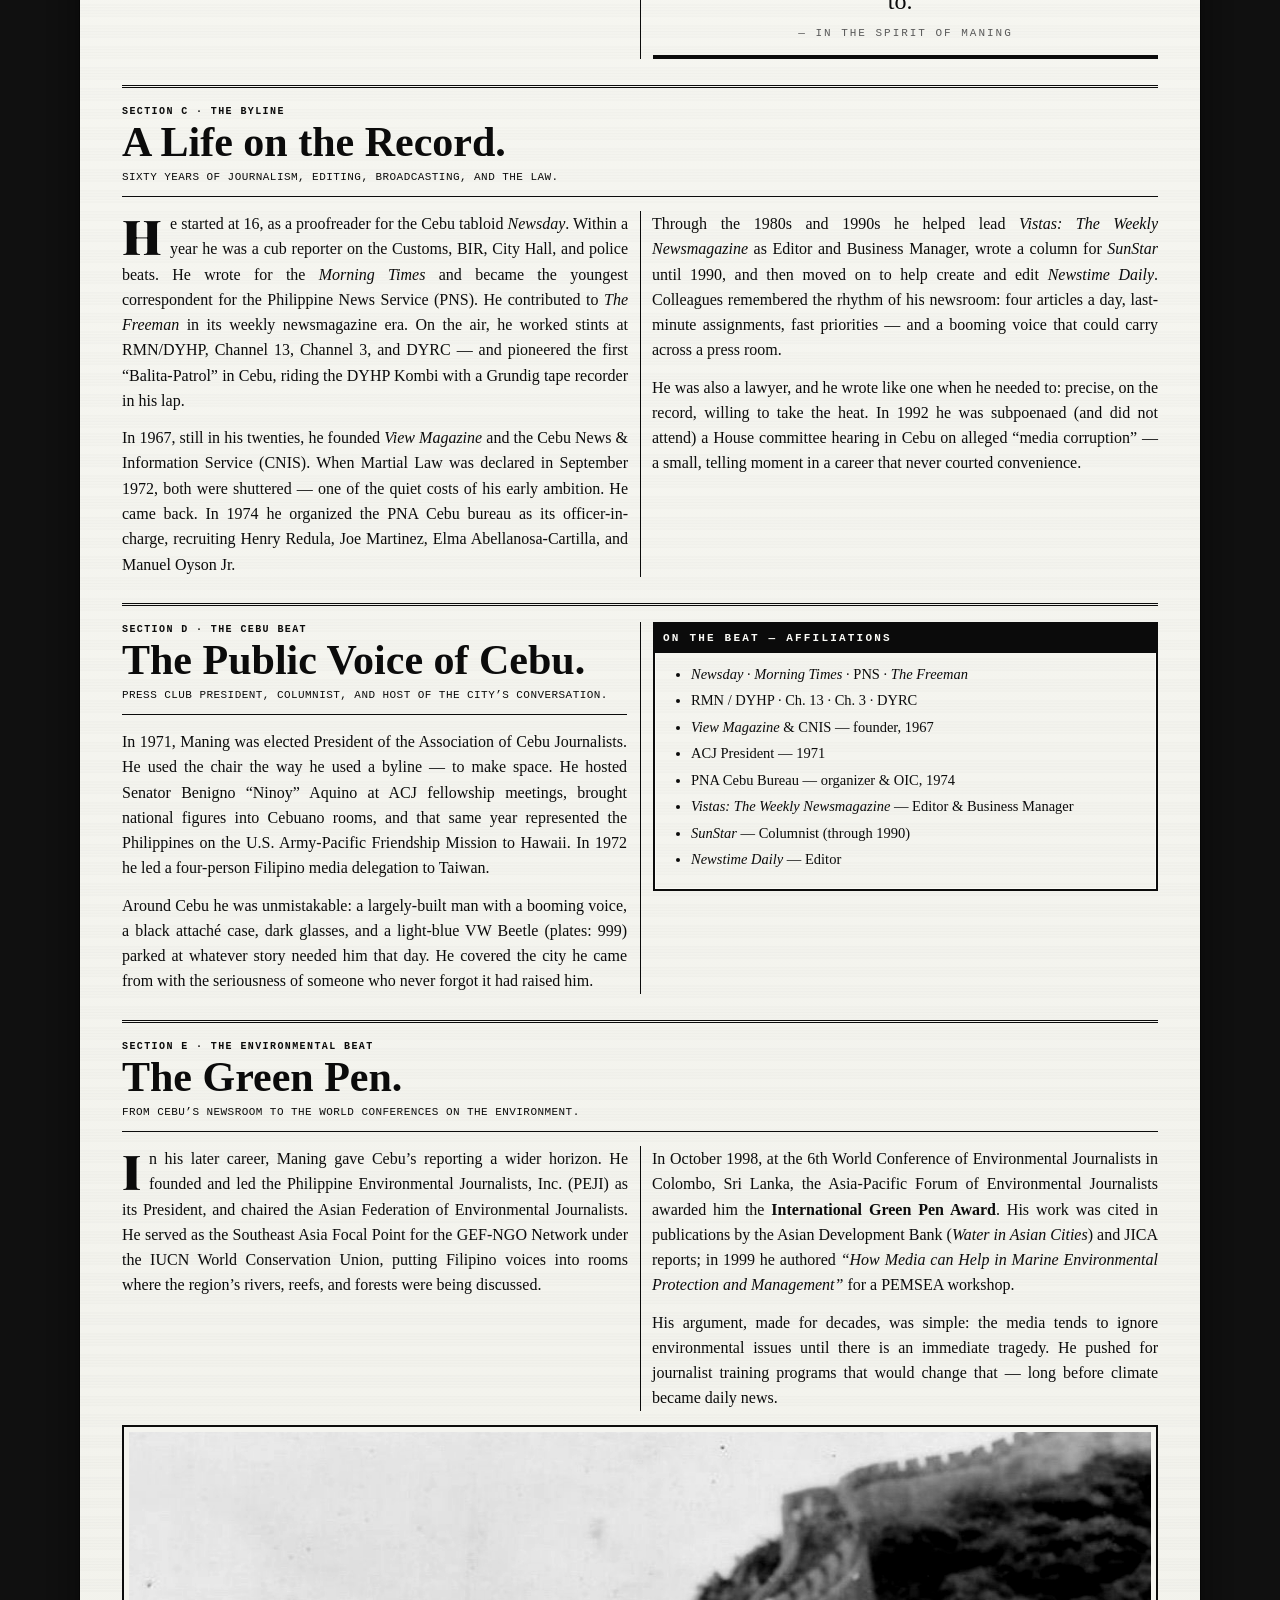
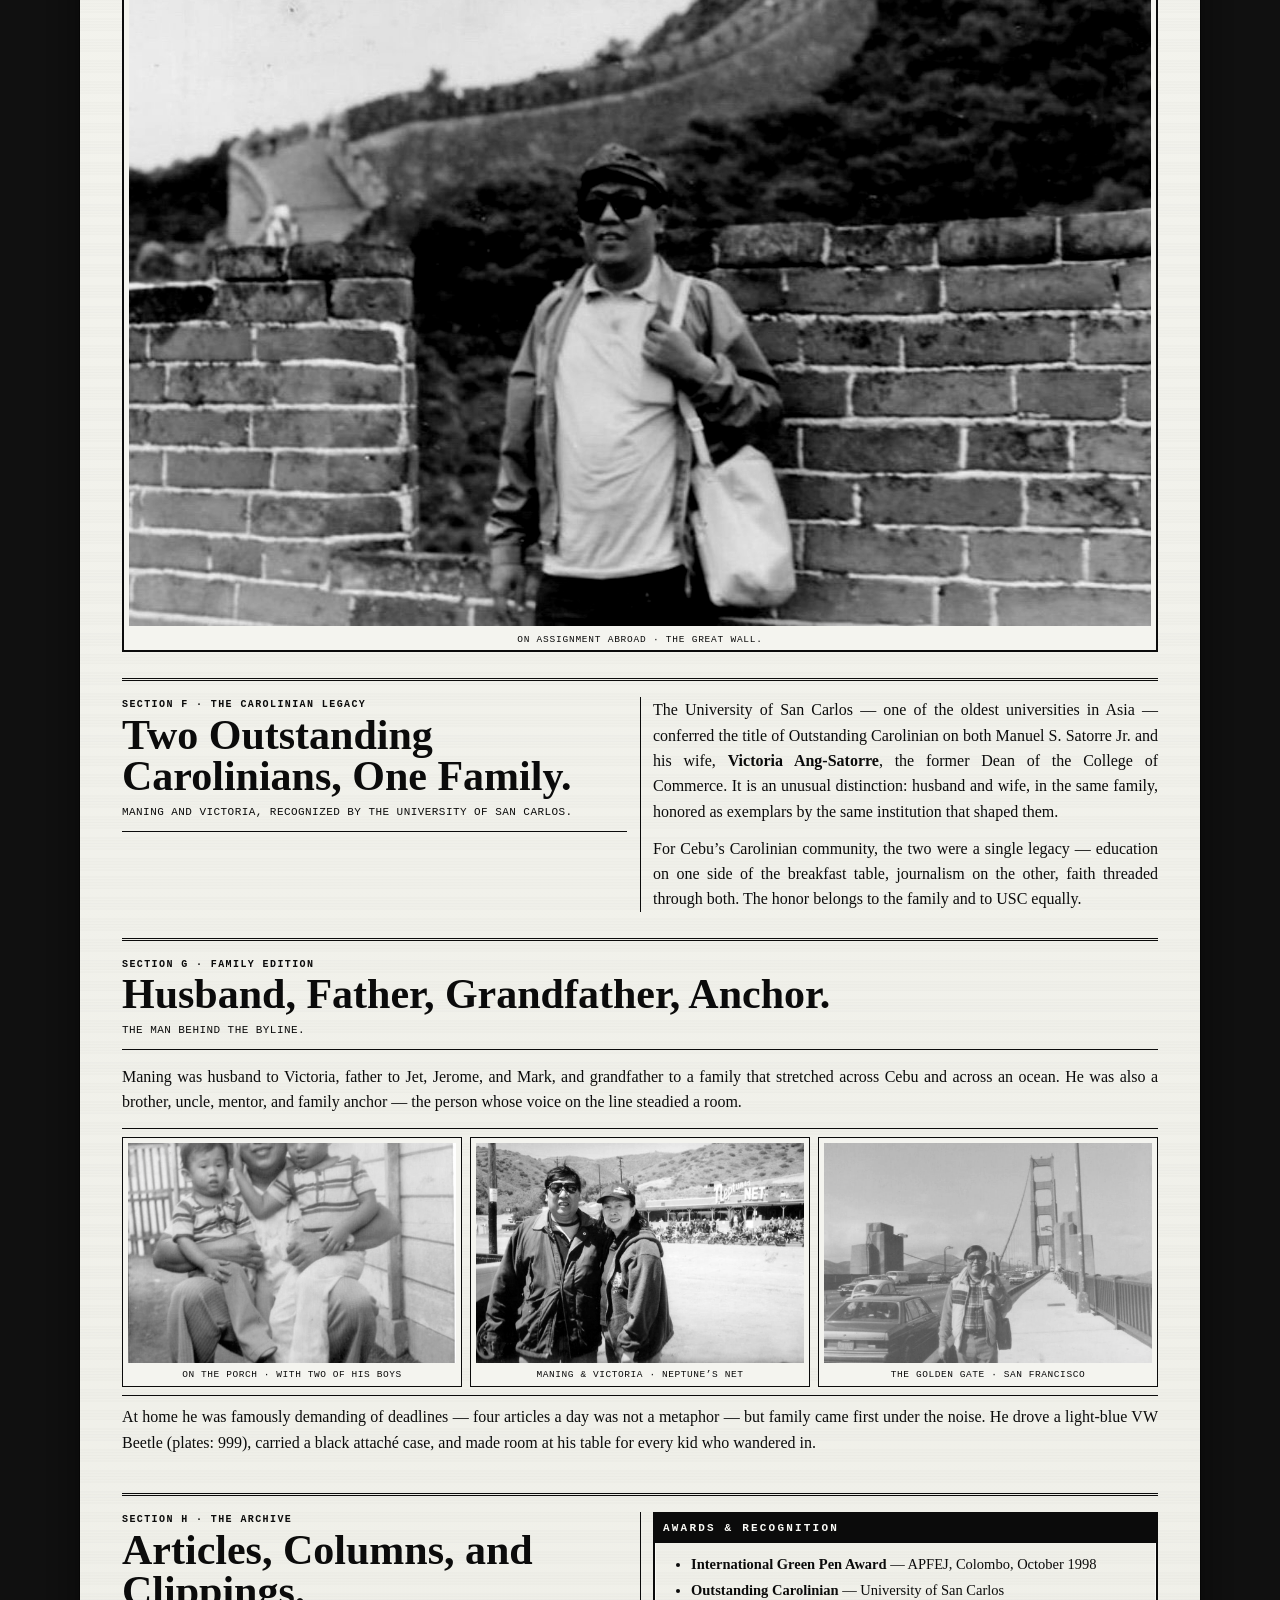
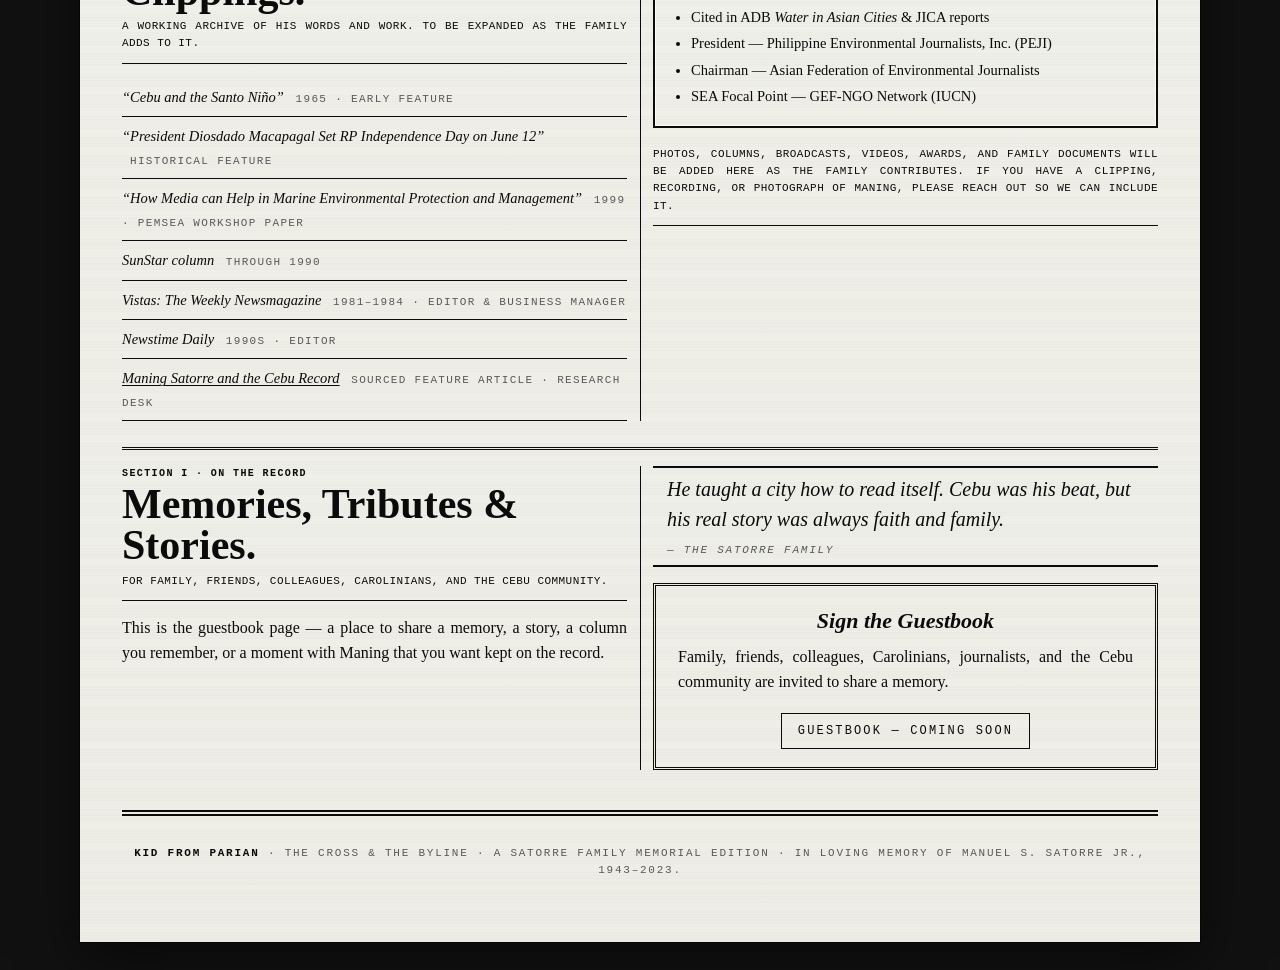
==== commit 4812bc33: "Add sourced Cebu record article" ====
--- a/newstime-comparison.html
+++ b/newstime-comparison.html
@@ -343,6 +343,10 @@
           <span class="clip-title">Newstime Daily</span>
           <span class="clip-meta">1990s &middot; Editor</span>
         </li>
+        <li>
+          <a class="clip-title" href="articles/maning-satorre-cebu-record.html">Maning Satorre and the Cebu Record</a>
+          <span class="clip-meta">Sourced feature article &middot; Research desk</span>
+        </li>
       </ul>
 
       <div class="factbox">
--- a/newstime-comparison.css
+++ b/newstime-comparison.css
@@ -349,6 +349,12 @@
 .clippings li .clip-title {
   font-style: italic;
 }
+.clippings li a.clip-title {
+  color: var(--ink);
+  text-decoration: underline;
+  text-decoration-thickness: 1px;
+  text-underline-offset: 2px;
+}
 .clippings li .clip-meta {
   font-family: var(--type);
   font-size: 11px;
